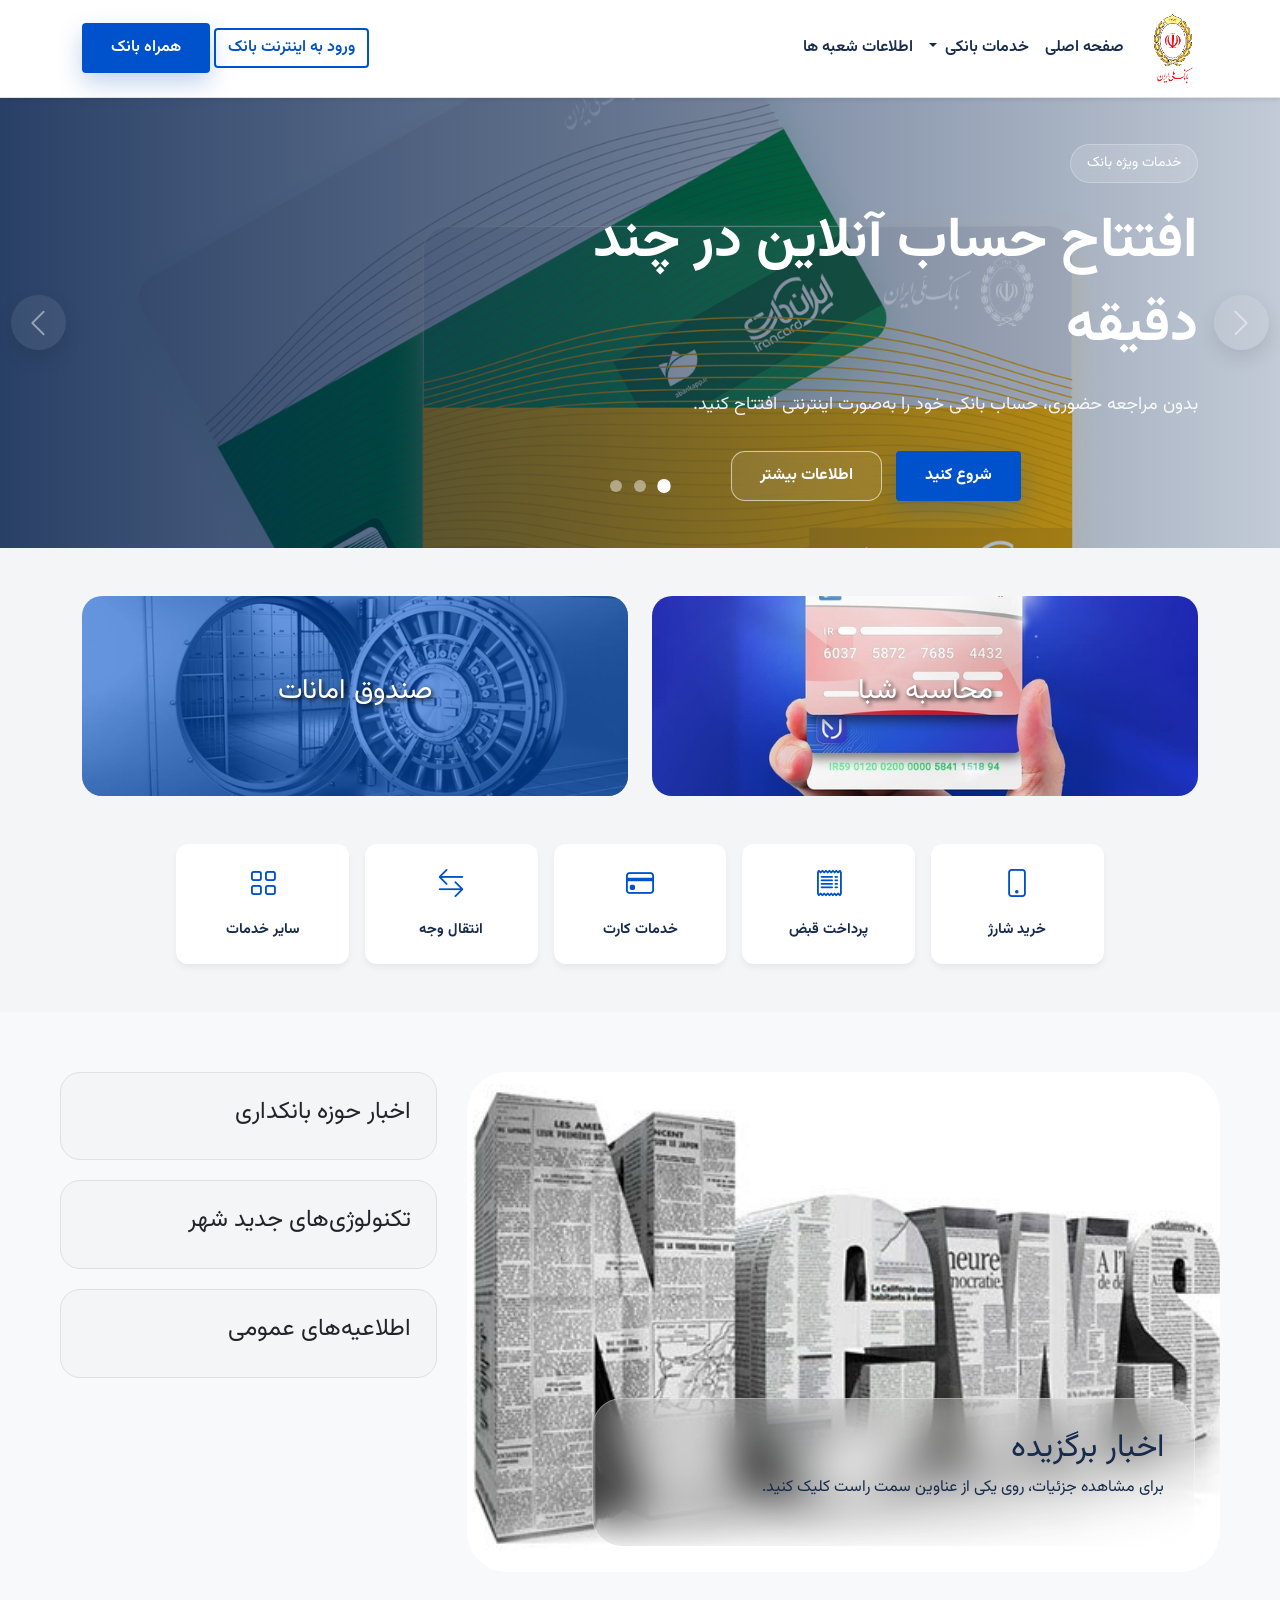
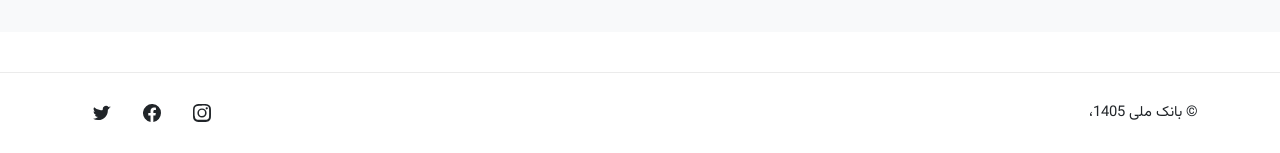
==== index.html @ 0299b5af "first Commit" ====
<!DOCTYPE html>
<html lang="fa" dir="rtl">

<head>
    <meta charset="UTF-8">
    <meta name="viewport" content="width=device-width, initial-scale=1.0">
    <link rel="stylesheet" href="./css/bootstrap-icons.min.css">
    <link rel="stylesheet" href="./css/bootstrap.rtl.min.css">
    <link rel="stylesheet" href="./css/style.css">
    <title>bank meli</title>
</head>

<body>
    <!-- header -->
    <header class="navbar navbar-expand-lg navbar-light sticky-top shadow-sm bg-white">
        <div class="container">
            <!-- لوگو -->
            <a class="navbar-brand" href="#">
                <img src="./assets/public/logo.png" alt="بانک ملی" width="50">
            </a>

            <!-- دکمه همبرگری برای موبایل -->
            <button class="navbar-toggler fs-6" type="button" data-bs-toggle="collapse" data-bs-target="#navbarNav"
                aria-controls="navbarNav" aria-expanded="false" aria-label="Toggle navigation">
                <span class="navbar-toggler-icon"></span>
            </button>

            <!-- منو -->
            <div class="collapse navbar-collapse" id="navbarNav">
                <ul class="navbar-nav me-auto">
                    <li class="nav-item"><a class="nav-link fw-semibold" href="./index.html">صفحه اصلی</a></li>
                    <li class="nav-item dropdown dropdown-hover position-relative">
                        <a class="nav-link fw-semibold dropdown-toggle" href="#" id="servicesDropdown" role="button"
                            data-bs-toggle="dropdown" aria-expanded="false">
                            خدمات بانکی
                        </a>
                        <ul class="dropdown-menu" aria-labelledby="servicesDropdown">
                            <li><a class="dropdown-item" href="./seporde.html">سپرده‌ها</a></li>
                            <li><a class="dropdown-item" href="./facilities.html">تسهیلات و تعهدات</a></li>
                            <li><a class="dropdown-item" href="./arzi.html">خدمات ارزی</a></li>
                            <li>
                                <hr class="dropdown-divider">
                            </li>
                            <li><a class="dropdown-item" href="./other_khadamat.html">همه خدمات</a></li>
                        </ul>
                    </li>
                    <li class="nav-item"><a class="nav-link fw-semibold" href="#">اطلاعات شعبه ها</a></li>
                </ul>

                <!-- دکمه های هدر -->
                <div class="d-flex align-items-center">
                    <a href="./internet_bank_login.html" class="btn btn-outline-custom fw-semibold rounded-1">ورود به
                        اینترنت بانک</a>
                    <a href="#" class="btn btn-primary-custom fw-semibold rounded-1 ms-1">همراه بانک</a>
                </div>
            </div>
        </div>
    </header>

    <!-- بخش اسلایدر -->
    <section id="slider" class="hero-slider-section overflow-hidden">
        <div id="heroServicesSlider" class="carousel slide carousel-fade" data-bs-ride="carousel"
            data-bs-interval="5000">

            <div class="carousel-indicators">
                <button type="button" data-bs-target="#heroServicesSlider" data-bs-slide-to="0" class="active"
                    aria-current="true" aria-label="اسلاید 1"></button>
                <button type="button" data-bs-target="#heroServicesSlider" data-bs-slide-to="1"
                    aria-label="اسلاید 2"></button>
                <button type="button" data-bs-target="#heroServicesSlider" data-bs-slide-to="2"
                    aria-label="اسلاید 3"></button>
            </div>

            <div class="carousel-inner">

                <!-- اسلاید افتتاح حساب -->
                <div class="carousel-item active">
                    <div class="hero-slide position-relative d-flex align-items-center first-slide">
                        <div class="hero-overlay position-absolute"></div>
                        <div class="container h-100">
                            <div class="row h-100 align-items-center">
                                <div class="col-lg-7">
                                    <div class="hero-content position-relative text-white">
                                        <span class="hero-badge d-inline-block text-white">خدمات ویژه بانک</span>
                                        <h1 class="fw-bolder lh-base text-white">افتتاح حساب آنلاین در چند دقیقه</h1>
                                        <p class="lh-lg">
                                            بدون مراجعه حضوری، حساب بانکی خود را به‌صورت اینترنتی افتتاح کنید.
                                        </p>
                                        <div class="hero-buttons d-flex flex-wrap justify-content-lg-center">
                                            <a href="#" class="btn btn-primary-custom fw-bold text-decoration-none rounded-1 ms-1">شروع
                                                کنید</a>
                                            <a href="#"
                                                class="btn btn-outline-light-custom fw-bold text-decoration-none">اطلاعات
                                                بیشتر</a>
                                        </div>
                                    </div>
                                </div>
                            </div>
                        </div>
                    </div>
                </div>

                <!-- اسلاید انتقال وجه -->
                <div class="carousel-item">
                    <div class="hero-slide position-relative d-flex align-items-center second-slide">
                        <div class="hero-overlay position-absolute"></div>
                        <div class="container h-100">
                            <div class="row h-100 align-items-center">
                                <div class="col-lg-7">
                                    <div class="hero-content position-relative text-white">
                                        <span class="hero-badge d-inline-block text-white">انتقال وجه سریع</span>
                                        <h1 class="fw-bolder lh-base text-white">امن، سریع و همیشه در دسترس</h1>
                                        <p class="lh-lg">
                                            انتقال وجه بین حساب‌ها و کارت‌ها با چند کلیک ساده.
                                        </p>
                                        <div class="hero-buttons d-flex flex-wrap justify-content-lg-center">
                                            <a href="#"
                                                class="btn btn-primary-custom fw-bold text-decoration-none rounded-1 ms-1">انتقال
                                                وجه</a>
                                            <a href="#"
                                                class="btn btn-outline-light-custom fw-bold text-decoration-none">راهنما</a>
                                        </div>
                                    </div>
                                </div>
                            </div>
                        </div>
                    </div>
                </div>

                <!-- اسلاید خدمات دیجیتال -->
                <div class="carousel-item">
                    <div class="hero-slide position-relative d-flex align-items-center third-slide">
                        <div class="hero-overlay position-absolute"></div>
                        <div class="container h-100">
                            <div class="row h-100 align-items-center">
                                <div class="col-lg-7">
                                    <div class="hero-content position-relative text-white">
                                        <span class="hero-badge d-inline-block text-white">خدمات دیجیتال</span>
                                        <h1 class="fw-bolder lh-base text-white">همه خدمات بانکی در یک پنل</h1>
                                        <p class="lh-lg">
                                            بانکداری مدرن با تجربه‌ای ساده، سریع و کاربرپسند.
                                        </p>
                                        <div class="hero-buttons d-flex flex-wrap justify-content-lg-center">
                                            <a href="#"
                                                class="btn btn-primary-custom fw-bold text-decoration-none rounded-1 ms-1">مشاهده
                                                خدمات</a>
                                            <a href="#"
                                                class="btn btn-outline-light-custom fw-bold text-decoration-none">بیشتر
                                                بدانید</a>
                                        </div>
                                    </div>
                                </div>
                            </div>
                        </div>
                    </div>
                </div>
            </div>

            <button class="carousel-control-prev" type="button" data-bs-target="#heroServicesSlider"
                data-bs-slide="prev">
                <span class="carousel-control-prev-icon" aria-hidden="true"></span>
                <span class="visually-hidden">قبلی</span>
            </button>
            <button class="carousel-control-next" type="button" data-bs-target="#heroServicesSlider"
                data-bs-slide="next">
                <span class="carousel-control-next-icon" aria-hidden="true"></span>
                <span class="visually-hidden">بعدی</span>
            </button>
        </div>
    </section>

    <section class="services-online py-5">
        <div class="container">
            <!-- بخش خدمات ویژه با تصویر -->
            <div class="row g-4 mb-5">
                <div class="col-md-6">
                    <div
                        class="featured-service-card first-service d-flex position-relative align-items-center justify-content-center text-white overflow-hidden">
                        <div class="overlay"></div>
                        <h3 class="position-relative text-white">محاسبه شبا</h3>
                    </div>
                </div>
                <div class="col-md-6">
                    <div
                        class="featured-service-card second-service d-flex position-relative align-items-center justify-content-center text-white overflow-hidden">
                        <div class="overlay position-absolute top-0 end-0 w-100 h-100"></div>
                        <h3 class="position-relative text-white">صندوق امانات</h3>
                    </div>
                </div>
            </div>

            <!-- بخش خدمات پرکاربرد (مینیمال) -->
            <div class="row g-3 justify-content-center">
                <div class="col-6 col-md-2">
                    <div class="mini-service-card bg-white text-center"><i class="bi bi-phone d-block"></i><span
                            class="fw-bold">خرید شارژ</span></div>
                </div>
                <div class="col-6 col-md-2">
                    <div class="mini-service-card bg-white text-center"><i class="bi bi-receipt d-block"></i><span
                            class="fw-bold">پرداخت قبض</span></div>
                </div>
                <div class="col-6 col-md-2">
                    <div class="mini-service-card bg-white text-center"><i class="bi bi-credit-card d-block"></i><span
                            class="fw-bold">خدمات کارت</span></div>
                </div>
                <div class="col-6 col-md-2">
                    <div class="mini-service-card bg-white text-center"><i
                            class="bi bi-arrow-left-right d-block"></i><span class="fw-bold">انتقال وجه</span></div>
                </div>
                <div class="col-6 col-md-2">
                    <div class="mini-service-card bg-white text-center"><i class="bi bi-grid d-block"></i><span
                            class="fw-bold">سایر خدمات</span></div>
                </div>
            </div>
        </div>
    </section>

    <section class="news-section position-relative overflow-hidden">
        <div class="news-container d-flex m-auto">
            <!-- خبر اصلی با تصویر پیش‌فرض از اولین فایل -->
            <div id="mainHero" class="featured-news-modern d-flex align-items-end position-relative">
                <div class="glass-card">
                    <h2 id="heroTitle">اخبار برگزیده</h2>
                    <p id="heroDesc">برای مشاهده جزئیات، روی یکی از عناوین سمت راست کلیک کنید.</p>
                </div>
            </div>

            <!-- لیست اخبار -->
            <div class="news-feed-modern d-flex flex-column">
                <div class="feed-item position-relative overflow-hidden"
                    onmouseover="updateHero('./assets/public/bank_2.jpg', 'عنوان خبر اول', 'توضیحات مربوط به فایل اول در دایرکتوری داده‌ها.')">
                    <h4>اخبار حوزه بانکداری</h4>
                </div>
                <div class="feed-item position-relative overflow-hidden"
                    onmouseover="updateHero('./assets/public/bank_1.jpg', 'عنوان خبر دوم', 'توضیحات مربوط به فایل دوم در دایرکتوری داده‌ها.')">
                    <h4>تکنولوژی‌های جدید شهر</h4>
                </div>
                <div class="feed-item position-relative overflow-hidden"
                    onmouseover="updateHero('./assets/public/bank_3.jpg', 'عنوان خبر سوم', 'توضیحات مربوط به فایل سوم در دایرکتوری داده‌ها.')">
                    <h4>اطلاعیه‌های عمومی</h4>
                </div>
            </div>
        </div>
    </section>

    <footer class="custom-footer">
        <div class="container">
            <div class="footer-inner d-flex align-items-center justify-content-between flex-wrap">
                <!-- کپی رایت -->
                <div class="footer-brand d-flex align-items-center flex-wrap">
                    <span class="footer-copyright">
                        © بانک ملی 1405،
                    </span>
                </div>

                <!-- شبکه‌های اجتماعی -->
                <ul class="social-list list-unstyled d-flex align-items-center p-0 m-0">
                    <li>
                        <a href="#"
                            class="social-link d-inline-flex align-items-center justify-content-center rounded-circle text-decoration-none"
                            aria-label="Instagram" title="Instagram">
                            <svg xmlns="http://www.w3.org/2000/svg" viewBox="0 0 16 16" class="social-icon"
                                aria-hidden="true">
                                <path
                                    d="M8 0C5.8 0 5.5.01 4.7.05 3.8.09 3.3.22 2.8.42a4 4 0 0 0-1.4.92A4 4 0 0 0 .4 2.76C.2 3.27.1 3.85.05 4.7.01 5.5 0 5.8 0 8s.01 2.5.05 3.3c.05.85.16 1.43.37 1.94.2.52.48.97.92 1.41.45.45.9.72 1.42.93.51.2 1.09.33 1.94.37.8.04 1.1.05 3.3.05s2.5-.01 3.3-.05c.85-.04 1.43-.17 1.94-.37.52-.2.97-.48 1.41-.93.45-.45.72-.9.93-1.42.2-.51.33-1.09.37-1.94.04-.8.05-1.1.05-3.3s-.01-2.5-.05-3.3c-.04-.85-.17-1.43-.37-1.94a4 4 0 0 0-.93-1.41 4 4 0 0 0-1.41-.92c-.51-.2-1.09-.33-1.94-.37C10.5.01 10.2 0 8 0zm0 1.4c2.17 0 2.43.01 3.28.05.72.03 1.11.15 1.37.25.34.13.58.29.84.55.26.26.42.5.55.84.1.26.22.65.25 1.37.04.85.05 1.11.05 3.28s-.01 2.43-.05 3.28c-.03.72-.15 1.11-.25 1.37-.13.34-.29.58-.55.84-.26.26-.5.42-.84.55-.26.1-.65.22-1.37.25-.85.04-1.11.05-3.28.05s-2.43-.01-3.28-.05c-.72-.03-1.11-.15-1.37-.25a2.6 2.6 0 0 1-.84-.55 2.6 2.6 0 0 1-.55-.84c-.1-.26-.22-.65-.25-1.37C1.41 10.43 1.4 10.17 1.4 8s.01-2.43.05-3.28c.03-.72.15-1.11.25-1.37.13-.34.29-.58.55-.84.26-.26.5-.42.84-.55.26-.1.65-.22 1.37-.25.85-.04 1.11-.05 3.28-.05z" />
                                <path
                                    d="M8 3.9A4.1 4.1 0 1 0 8 12.1 4.1 4.1 0 0 0 8 3.9zm0 6.8A2.7 2.7 0 1 1 8 5.2a2.7 2.7 0 0 1 0 5.4z" />
                                <circle cx="12.2" cy="3.8" r="1" />
                            </svg>
                        </a>
                    </li>

                    <li>
                        <a href="#"
                            class="social-link d-inline-flex align-items-center justify-content-center rounded-circle text-decoration-none"
                            aria-label="Facebook" title="Facebook">
                            <svg xmlns="http://www.w3.org/2000/svg" viewBox="0 0 16 16" class="social-icon"
                                aria-hidden="true">
                                <path
                                    d="M16 8.05A8 8 0 1 0 6.7 15.9v-5.6H4.7V8.05h2V6.3c0-2 1.2-3.1 3-3.1.9 0 1.8.16 1.8.16v2h-1c-1 0-1.3.6-1.3 1.2v1.5h2.2l-.35 2.25h-1.85v5.6A8 8 0 0 0 16 8.05z" />
                            </svg>
                        </a>
                    </li>

                    <li>
                        <a href="#"
                            class="social-link d-inline-flex align-items-center justify-content-center rounded-circle text-decoration-none"
                            aria-label="Twitter" title="Twitter">
                            <svg xmlns="http://www.w3.org/2000/svg" viewBox="0 0 16 16" class="social-icon"
                                aria-hidden="true">
                                <path
                                    d="M16 3.1a6.5 6.5 0 0 1-1.8.5 3.1 3.1 0 0 0 1.4-1.7c-.6.3-1.1.5-1.8.7a3 3 0 0 0-5.2 2.1c0 .2 0 .4.1.6A8.6 8.6 0 0 1 1 2.8a3 3 0 0 0 1 4 3 3 0 0 1-1.4-.4v.1a3 3 0 0 0 2.4 3 3 3 0 0 1-1.4 0 3 3 0 0 0 2.8 2.1A6.1 6.1 0 0 1 0 13a8.5 8.5 0 0 0 4.6 1.3c5.6 0 8.6-4.6 8.6-8.6V5a6.2 6.2 0 0 0 1.8-1.9z" />
                            </svg>
                        </a>
                    </li>
                </ul>
            </div>
        </div>
    </footer>

    <script src="./js/bootstrap.bundle.min.js"></script>
    <script src="./js/script.js"></script>
</body>

</html>
---- css/style.css ----
:root {
  --primary-blue: #0052cc;
  --secondary-blue: #6c757d;
  --text-dark: #172b4d;
  --bg-light: #f4f5f7;
}

@font-face {
  font-family: "Vazirmatn";
  src: url("../assets/fonts/Vazirmatn-Regular.woff2") format("woff2");
  font-weight: normal;
  font-style: normal;
  font-display: swap;
}

@font-face {
  font-family: "Vazirmatn";
  src: url("../assets/fonts/Vazirmatn-SemiBold.woff2") format("woff2");
  font-weight: 600;
  font-style: normal;
  font-display: swap;
}

@font-face {
  font-family: "Vazirmatn";
  src: url("../assets/fonts/Vazirmatn-Bold.woff2") format("woff2");
  font-weight: 700;
  font-style: normal;
  font-display: swap;
}

@font-face {
  font-family: "Vazirmatn";
  src: url("../assets/fonts/Vazirmatn-ExtraBold.woff2") format("woff2");
  font-weight: 800;
  font-style: normal;
  font-display: swap;
}

html {
  scroll-behavior: smooth;
}

body {
  font-family: "Vazirmatn", sans-serif;
}

header {
  border-bottom: 1px solid #dfe1e6;
}

.navbar-nav .nav-link {
  color: var(--text-dark) !important;
  transition: color 0.3s ease;
}

.navbar-nav .nav-link:hover {
  color: var(--primary-blue) !important;
}

.btn-outline-custom {
  color: var(--primary-blue);
  border: 2px solid var(--primary-blue);
  transition: all 0.3s;
}

.btn-outline-custom:hover {
  background-color: var(--primary-blue);
  color: white;
}

.btn-primary-custom {
  background: var(--primary-blue);
  color: #fff;
  padding: 12px 28px;
  border-radius: 14px;
  transition: 0.3s ease;
  box-shadow: 0 10px 25px rgba(0, 86, 179, 0.25);
}

.btn-primary-custom:hover {
  background: var(--secondary-blue);
  color: #fff;
  transform: translateY(-2px);
}

/* استایل های dropdown */
.dropdown-menu {
  border: none !important;
  border-radius: 12px !important;
  box-shadow: 0 10px 25px rgba(0, 0, 0, 0.1) !important;
  padding: 10px !important;
  margin-top: 10px !important;
  min-width: 220px;
}

.dropdown-item {
  padding: 10px 20px !important;
  border-radius: 8px !important;
  transition: 0.2s ease;
  color: var(--text-dark) !important;
}

.dropdown-item:hover {
  background-color: #f0f7ff !important;
  color: var(--primary-blue) !important;
  padding-right: 25px !important;
}

.dropdown-divider {
  border-top: 1px solid #eee;
}

.dropdown-hover .dropdown-menu {
  display: block;
  opacity: 0;
  visibility: hidden;
  transform: translateY(-10px);
  transition:
    opacity 0.3s ease,
    transform 0.3s ease,
    visibility 0.3s ease;
}

.dropdown-hover:hover .dropdown-menu {
  opacity: 1;
  visibility: visible;
  transform: translateY(0);
}

.dropdown-hover .dropdown-toggle {
  cursor: pointer;
}

.dropdown-hover:hover .dropdown-toggle::after {
  transform: rotate(180deg);
}

/* جلوگیری از تداخل Bootstrap */
.dropdown-menu.show {
  display: none;
}

/* استایل منوی موبایل */

.navbar-toggler {
  border: none;
  color: var(--primary-blue);
}

.navbar-toggler:focus {
  outline: none;
  box-shadow: none;
}

.navbar-toggler-icon {
  background-image: url("data:image/svg+xml,%3csvg xmlns='http://www.w3.org/2000/svg' viewBox='0 0 30 30' fill='%23007bff'%3e%3cpath stroke='rgba%280, 123, 255, 0.85%29' stroke-linecap='round' stroke-miterlimit='10' stroke-width='2' d='M4 7h22M4 15h22M4 23h22'/%3e%3c/svg%3e");
}

/* اسلایدر */

.hero-slider-section {
  width: 100%;
}

#heroServicesSlider {
  width: 100%;
}

#heroServicesSlider .carousel-item {
  height: 50vh;
  min-height: 400px;
}

.first-slide {
  background-image: url("../assets/public/bank_1.jpg");
}

.second-slide {
  background-image: url("../assets/public/bank_3.jpg");
}

.third-slide {
  background-image: url("../assets/public/bank_2.jpg");
}

.hero-slide {
  width: 100%;
  height: 50vh;
  min-height: 400px;
  background-size: cover;
  background-position: center center;
  background-repeat: no-repeat;
}

.hero-overlay {
  inset: 0;
  background: linear-gradient(
    90deg,
    rgba(0, 27, 72, 0.82) 0%,
    rgba(0, 27, 72, 0.55) 45%,
    rgba(0, 27, 72, 0.15) 100%
  );
}

.hero-content {
  z-index: 2;
  color: #fff;
  max-width: 650px;
  padding: 20px 0;
  animation: fadeInUp 0.8s ease;
}

.hero-badge {
  background: rgba(255, 255, 255, 0.15);
  border: 1px solid rgba(255, 255, 255, 0.25);
  padding: 8px 16px;
  border-radius: 999px;
  font-size: 14px;
  margin-bottom: 18px;
  -webkit-backdrop-filter: blur(8px);
  backdrop-filter: blur(8px);
}

.hero-content h1 {
  font-size: 56px;
  margin-bottom: 18px;
}

.hero-content p {
  font-size: 18px;
  color: rgba(255, 255, 255, 0.9);
  margin-bottom: 28px;
}

.hero-buttons {
  gap: 14px;
}

.btn-outline-light-custom {
  border: 1px solid rgba(255, 255, 255, 0.6);
  color: #fff;
  padding: 12px 28px;
  border-radius: 14px;
  transition: 0.3s ease;
  background: rgba(255, 255, 255, 0.08);
  -webkit-backdrop-filter: blur(8px);
  backdrop-filter: blur(8px);
}

.btn-outline-light-custom:hover {
  background: #fff;
  color: var(--primary-blue);
  transform: translateY(-2px);
}

#heroServicesSlider .carousel-indicators {
  bottom: 30px;
  z-index: 5;
}

#heroServicesSlider .carousel-indicators [data-bs-target] {
  width: 12px;
  height: 12px;
  border-radius: 50%;
  background-color: #fff;
  opacity: 0.45;
  margin: 0 6px;
}

#heroServicesSlider .carousel-indicators .active {
  opacity: 1;
  transform: scale(1.15);
}

#heroServicesSlider .carousel-control-prev,
#heroServicesSlider .carousel-control-next {
  width: 6%;
}

#heroServicesSlider .carousel-control-prev-icon,
#heroServicesSlider .carousel-control-next-icon {
  width: 55px;
  height: 55px;
  border-radius: 50%;
  background-color: rgba(255, 255, 255, 0.15);
  background-size: 55% 55%;
  -webkit-backdrop-filter: blur(8px);
  backdrop-filter: blur(8px);
  box-shadow: 0 8px 20px rgba(0, 0, 0, 0.2);
}

/* سرویس ها */
.services-online {
  background-color: var(--bg-light);
}

/* کارت‌های تصویری بزرگ */
.featured-service-card {
  height: 200px;
  border-radius: 20px;
  background-size: cover;
  background-position: center;
  transition: 0.4s;
  cursor: pointer;
}

.featured-service-card h3 {
  z-index: 10;
  text-shadow: 2px 2px 4px rgba(0, 0, 0, 0.8);
}

.featured-service-card .overlay {
  background: rgba(0, 82, 204, 0.6);
  transition: 0.3s;
}

.featured-service-card:hover .overlay {
  background: rgba(0, 82, 204, 0.3);
}

.first-service {
  background-image: url("../assets/public/service_1.jpg");
}

.second-service {
  background-image: url("../assets/public/service_2.webp");
}

/* کارت‌های مینیمال کوچک */
.mini-service-card {
  padding: 20px 10px;
  border-radius: 12px;
  box-shadow: 0 4px 6px rgba(0, 0, 0, 0.05);
  transition: 0.3s;
  border: 2px solid transparent;
}

.mini-service-card:hover {
  border-color: var(--primary-blue);
  transform: translateY(-5px);
}

.mini-service-card i {
  font-size: 28px;
  color: var(--primary-blue);
  margin-bottom: 10px;
}

.mini-service-card span {
  color: var(--text-dark);
  font-size: 0.9rem;
}

/* یخش اخبار */
.news-section {
  padding: 60px 0;
  background: #f8f9fa;
}

.news-container {
  gap: 30px;
  max-width: 1200px;
  padding: 0 20px;
}

/* خبر اصلی */
.featured-news-modern {
  flex: 2;
  border-radius: 40px;
  height: 500px;
  background-size: cover;
  background-position: center;
  transition: background 0.5s ease;
  background-image: url("../assets/public/news_hero.jpeg");
}

.glass-card {
  background: rgba(255, 255, 255, 0.2);
  -webkit-backdrop-filter: blur(20px);
  backdrop-filter: blur(20px);
  border: 1px solid rgba(255, 255, 255, 0.3);
  border-radius: 30px;
  padding: 30px;
  margin: 25px;
  color: var(--text-dark);
  width: 80%;
}

/* لیست اخبار */
.news-feed-modern {
  flex: 1;
  gap: 20px;
}

.feed-item {
  padding: 25px;
  border-radius: 20px;
  cursor: pointer;
  background: var(--bg-light);
  border: 1px solid #e0e0e0;
  transition: all 0.3s cubic-bezier(0.4, 0, 0.2, 1);
}

.feed-item:hover {
  transform: translateX(-10px);
  box-shadow: 0 15px 30px rgba(0, 0, 0, 0.1);
  border-color: var(--primary-blue);
}

/* footer */
.custom-footer {
  background: rgba(255, 255, 255, 0.72);
  -webkit-backdrop-filter: blur(12px);
  backdrop-filter: blur(12px);
  border-top: 1px solid rgba(0, 0, 0, 0.08);
  padding: 20px 0;
  margin-top: 40px;
}

.footer-inner {
  gap: 20px;
}

.footer-brand {
  gap: 12px;
}

.footer-copyright {
  color: var(--text-muted);
  font-size: 0.92rem;
}

.social-list {
  gap: 10px;
}

.social-link {
  width: 40px;
  height: 40px;
  background: var(--social-bg);
  color: var(--text-muted);
  transition:
    transform 0.25s ease,
    background-color 0.25s ease,
    color 0.25s ease,
    box-shadow 0.25s ease;
}

.social-link:hover {
  background: var(--primary-blue);
  color: #fff;
  transform: translateY(-5px);
  box-shadow: 0 8px 18px rgba(0, 123, 255, 0.25);
}

.social-icon {
  width: 18px;
  height: 18px;
  fill: currentColor;
}

/* ===== استایل های صفحه سپرده ===== */

/* Hero Section */
.seporde-hero-section {
  background: linear-gradient(135deg, #e0f2fe 0%, #bae6fd 100%);
  color: #0e458b;
  padding-top: 60px !important;
  padding-bottom: 60px !important;
  border-bottom: 4px solid #0d6efd;
}

.seporde-hero-section > div > div {
  max-width: 760px;
}

.seporde-hero-title {
  font-size: clamp(2.4rem, 4vw, 3.5rem);
  font-weight: 900;
  text-shadow: 1px 1px 2px rgba(0, 0, 0, 0.1);
}

.seporde-hero-text {
  font-size: 1.25rem;
  color: var(--text-dark);
  line-height: 1.9;
}

/* Overview Section */
.seporde-overview-section {
  background-color: var(--bg-light);
}
.seporde-section-title {
  font-size: 2.5rem;
  font-weight: 800;
  color: #1e3a8a;
}
.seporde-overview-section p {
  font-size: 1.1rem;
  color: #4b5563;
}

/* کارت های سپرده */
.seporde-card {
  border: 1px solid #e2e8f0;
  border-radius: 20px !important;
  box-shadow: 0 15px 35px rgba(15, 23, 42, 0.08);
  transition:
    transform 0.3s ease,
    box-shadow 0.3s ease;
}

.seporde-card:hover {
  transform: translateY(-10px);
  box-shadow: 0 25px 50px rgba(15, 23, 42, 0.15);
}

.seporde-card-icon {
  width: 80px;
  height: 80px;
  background: rgba(13, 110, 253, 0.1);
  border-radius: 16px;
  margin-bottom: 20px;
}

.seporde-card-icon svg {
  width: 40px;
  height: 40px;
  color: #0d6efd;
}

.seporde-card-title {
  font-size: 1.4rem;
  font-weight: 700;
  color: var(--text-dark);
}

.seporde-card-text {
  font-size: 0.95rem;
  color: #6b7280;
  min-height: 60px;
}

.btn.btn-seporde-outline-primary {
  border-color: #0d6efd;
  color: #0d6efd;
  padding: 10px 25px;
  font-weight: 600;
  transition: all 0.3s ease;
}

.btn.btn-seporde-outline-primary:hover {
  background-color: #0d6efd;
  color: #ffffff;
  border-color: #0d6efd;
  transform: translateY(-3px);
}

/* یخش جزئیات */
.seporde-detail-section {
  padding-top: 80px !important;
  padding-bottom: 80px !important;
  border-bottom: 1px solid #e5e7eb;
}

.seporde-alt-bg {
  background-color: #f1f5f9;
}

.seporde-detail-title {
  font-size: 2.2rem;
  font-weight: 800;
  color: #1e3a8a;
  margin-bottom: 1.5rem;
}

.seporde-detail-text {
  font-size: 1.05rem;
  color: #4b5563;
}

.seporde-badge {
  font-size: 0.85rem;
  font-weight: 700;
  padding: 0.5em 1em;
}

.seporde-features-box {
  background-color: #ffffff;
  border: 1px solid #e2e8f0;
  border-radius: 16px !important;
  box-shadow: 0 8px 20px rgba(15, 23, 42, 0.05);
}

.seporde-features-title {
  font-size: 1.25rem;
  font-weight: 700;
  color: #1f2937;
}

.seporde-features-box .text-muted {
  font-size: 1rem;
  color: #4b5563 !important;
}

.seporde-features-box strong {
  color: #111827;
}

.seporde-features-box .py-3 {
  padding-top: 1rem !important;
  padding-bottom: 1rem !important;
}

.seporde-features-box .border-bottom {
  border-bottom: 1px dashed #cbd5e0 !important;
}

.seporde-features-box .border-bottom:last-child {
  border-bottom: none !important;
}

.seporde-image {
  border-radius: 16px !important;
  box-shadow: 0 10px 25px rgba(15, 23, 42, 0.1);
}

/* استایل های صفحه سپرده ها */
.facilities-page-main {
  background-color: var(--bg-light);
}

.facilities-page-hero {
  background-color: var(--primary-blue);
  background: linear-gradient(135deg, #0052cc, #003d99);
}

.facilities-page-section {
  border-radius: 15px;
  border: none;
  scroll-margin-top: 100px;
  transition: transform 0.3s ease;
}

.facilities-page-section:hover {
  transform: translateY(-5px);
}

.badge {
  padding: 10px 15px;
}

.accordion-button {
  color: var(--primary-blue);
}

.accordion-button:not(.collapsed) {
  background-color: var(--primary-blue);
  color: white;
  border-bottom-left-radius: 0;
  border-bottom-right-radius: 0;
}

.accordion-button:focus {
  box-shadow: none;
}

.accordion-body {
  background-color: var(--bg-light);
  border-bottom: 1px solid #dee2e6;
  padding: 1.5rem 1.25rem;
  color: #333;
}

.accordion-item {
  border: 1px solid #dee2e6;
  margin-bottom: 0.75rem;
}

.accordion-item:not(.accordion-button.collapsed) .accordion-header {
  border-bottom: none;
}

/* خدمات ارزی */
.arz-hero-span {
  color: var(--primary-blue);
}

.card-bank {
  border: none;
  border-radius: 12px;
  box-shadow: 0 4px 12px rgba(0, 0, 0, 0.2);
  transition: all 0.3s cubic-bezier(0.25, 0.8, 0.25, 1);
}

.card-bank:hover {
  transform: translateY(-10px);
  box-shadow: 0 12px 24px rgba(0, 0, 0, 0.25);
}

.card-bank i {
  color: var(--primary-blue);
}

.btn-primary-bank {
  background-color: var(--primary-blue);
  padding: 10px 24px;
  border-radius: 12px;
  border: none;
}

.btn-primary-bank:hover {
  background-color: #0045ac;
  color: white;
}

.arz-page h1,
.arz-page h2 {
  color: var(--text-dark);
}

/* همه خدمات */
.services-section {
  margin-top: 40px;
}

.service-card {
  border: none;
  border-radius: 15px;
  overflow: hidden;
  margin-bottom: 30px;
  cursor: pointer;
  transition:
    transform 0.3s ease,
    box-shadow 0.3s ease;
  box-shadow: 0 4px 15px rgba(0, 0, 0, 0.08);
}

.service-card:hover {
  transform: translateY(-10px);
  box-shadow: 0 20px 35px rgba(0, 0, 0, 0.15);
}

.service-card .card-icon {
  color: var(--primary-blue);
  margin-bottom: 20px;
  padding: 20px;
  background: linear-gradient(
    135deg,
    rgba(0, 82, 204, 0.1),
    rgba(0, 82, 204, 0.05)
  );
  border-radius: 0 0 50% 50%;
}

.service-card h5 {
  color: var(--text-dark);
  margin-bottom: 15px;
}

.service-card p {
  color: var(--secondary-blue);
  line-height: 1.7;
}

/* استایل پاپ اپ ها */
.service-popup {
  display: none;
  position: fixed;
  inset: 0;
  width: 100%;
  height: 100%;
  background: rgba(0, 0, 0, 0.5);
  -webkit-backdrop-filter: blur(8px);
  backdrop-filter: blur(8px);
  z-index: 1000;
  justify-content: center;
  align-items: center;
  opacity: 0;
  transition: opacity 0.4s ease-in-out;
}

.service-popup.show {
  opacity: 1;
  display: flex;
}

.popup-content {
  background: #ffffff;
  padding: 40px;
  border-radius: 20px;
  box-shadow: 0 15px 40px rgba(0, 0, 0, 0.2);
  width: 90%;
  max-width: 600px;
  position: relative;
  animation: fadeInUp 0.5s ease-out forwards;
}

.popup-content h3 {
  color: var(--primary-blue);
  font-weight: 700;
  margin-bottom: 25px;
  border-bottom: 2px solid #e9ecef;
  padding-bottom: 15px;
}

.popup-content p {
  margin-bottom: 0;
  font-size: 1.1rem;
  color: #495057;
  line-height: 1.8;
}

.popup-close-btn {
  position: absolute;
  top: 20px;
  left: 20px;
  background: transparent;
  border: none;
  font-size: 2rem;
  color: #ced4da;
  cursor: pointer;
  transition: color 0.3s ease;
}

.popup-close-btn:hover {
  color: #dc3545;
}

/* استایل صفحه شعب */
.branch-section {
  margin-top: 40px;
  margin-bottom: 60px;
}

.branch-header h2 {
  color: var(--text-dark);
  margin-bottom: 15px;
}

.branch-header .lead {
  color: var(--secondary-blue);
  margin-bottom: 40px;
}

.branch-search {
  padding: 25px;
  border-radius: 15px;
  margin-top: 40px;
  box-shadow: 0 4px 15px rgba(0, 0, 0, 0.08);
}

.branch-search .input-group-text,
.branch-search .form-control,
.branch-search .form-select {
  height: 52px;
  border-color: #dee2e6;
}

.branch-search .form-control:focus,
.branch-search .form-select:focus {
  border-color: var(--primary-blue);
  box-shadow: 0 0 0 0.2rem rgba(0, 82, 204, 0.15);
}

.branch-search .input-group-text {
  color: var(--primary-blue);
}

.branch-card {
  border-radius: 15px;
  box-shadow: 0 4px 15px rgba(0, 0, 0, 0.08);
  transition:
    transform 0.3s ease,
    box-shadow 0.3s ease;
}

.branch-card:hover {
  transform: translateY(-10px);
  box-shadow: 0 20px 35px rgba(0, 0, 0, 0.15);
}

.branch-icon {
  font-size: 3rem;
  color: var(--primary-blue);
  padding: 25px;
  background: linear-gradient(
    135deg,
    rgba(0, 82, 204, 0.1),
    rgba(0, 82, 204, 0.05)
  );
}

.branch-body {
  padding: 25px;
}

.branch-body h5 {
  color: var(--text-dark);
  margin-bottom: 15px;
}

.branch-body p {
  color: var(--secondary-blue);
  margin-bottom: 20px;
}

.phone-number {
  direction: ltr;
  unicode-bidi: isolate;
  display: inline-block;
}

/* ورود به اینترنت بانک */
.login-page {
  background: linear-gradient(135deg, #eef3ff, #f6f8fc);
}

.login-left {
  background: linear-gradient(135deg, var(--primary-blue), #003b99);
}

.login-left::after {
  content: "";
  position: absolute;
  inset: 0;
  background: url("../assets/public/logo.png") center center no-repeat;
  opacity: 0.06;
}

.security-box {
  background: rgba(255, 255, 255, 0.1);
  -webkit-backdrop-filter: blur(6px);
  backdrop-filter: blur(6px);
}

.custom-input {
  border-radius: 10px;
  padding: 12px;
  border: 1px solid #e5e7eb;
  transition: 0.2s;
}

.custom-input:focus {
  border-color: var(--primary-blue);
  box-shadow: 0 0 0 3px rgba(0, 82, 204, 0.15);
}

.login-btn {
  background: var(--primary-blue);
  border: none;
  padding: 12px;
  border-radius: 10px;
}

.login-btn:hover {
  background: #003b99;
}

/* لینک ها */
.login-right a {
  text-decoration: none;
  color: var(--primary-blue);
}

/* ارور ها */
.text-danger {
  font-size: 12px;
}

/* همراه بانک */
#hamrah-bank-page {
  background-color: var(--bg-light);
}

#hamrah-bank-page section {
  padding: 100px 0;
}

#hamrah-bank-page .hero-badge {
  background-color: rgba(0, 82, 204, 0.08);
  color: var(--primary-blue);
}

#hamrah-bank-page .hero-title {
  font-size: clamp(2.5rem, 5vw, 4.5rem);
  color: var(--text-dark);
}

#hamrah-bank-page .hero-title span {
  color: var(--primary-blue);
}

#hamrah-bank-page .hero-description {
  color: var(--secondary-blue);
  margin-bottom: 2rem;
}

#hamrah-bank-page .hero-stats {
  gap: 2rem;
}

#hamrah-bank-page .hero-stat-item strong {
  color: var(--primary-blue);
}

#hamrah-bank-page .hero-stat-item span {
  color: var(--secondary-blue);
}

#hamrah-bank-page .hero-phone {
  max-width: 350px;
  filter: drop-shadow(0 25px 50px rgba(0, 0, 0, 0.15));
}

#hamrah-bank-page .floating-card {
  box-shadow: 0 15px 35px rgba(0, 0, 0, 0.08);
}

#hamrah-bank-page .floating-card i {
  width: 50px;
  height: 50px;
  place-items: center;
  background-color: rgba(0, 82, 204, 0.1);
  color: var(--primary-blue);
}

#hamrah-bank-page .floating-card small {
  color: var(--secondary-blue);
}

#hamrah-bank-page .floating-card strong {
  color: var(--text-dark);
}

#hamrah-bank-page .card-balance {
  top: 15%;
  right: -30px;
  z-index: 1;
}

#hamrah-bank-page .card-transfer {
  bottom: 15%;
  left: 0;
}

/* بخش فیچر */
#hamrah-bank-page .section-header {
  max-width: 700px;
}

.section-badge {
  background-color: rgba(0, 82, 204, 0.08);
  color: var(--primary-blue);
}

#hamrah-bank-page .section-title {
  color: var(--text-dark);
}

#hamrah-bank-page .section-description {
  color: var(--secondary-blue);
  line-height: 1.8;
}

#hamrah-bank-page .feature-card {
  border-radius: 24px;
  padding: 2rem;
  border: 1px solid #eef2f7;
  transition: all 0.3s ease;
}

#hamrah-bank-page .feature-card:hover {
  transform: translateY(-10px);
  box-shadow: 0 20px 40px rgba(0, 82, 204, 0.12);
}

#hamrah-bank-page .feature-icon {
  width: 80px;
  height: 80px;
  margin: 0 auto 1.5rem;
  border-radius: 20px;
  background: linear-gradient(
    135deg,
    rgba(0, 82, 204, 0.1),
    rgba(0, 82, 204, 0.03)
  );
}

#hamrah-bank-page .feature-icon i {
  font-size: 2rem;
  color: var(--primary-blue);
}

#hamrah-bank-page .feature-card h5 {
  color: var(--text-dark);
}

#hamrah-bank-page .feature-card p {
  color: var(--secondary-blue);
  line-height: 1.8;
}

/* بخش ویترین */
#hamrah-bank-page .showcase-section {
  background-color: var(--bg-light);
}

#hamrah-bank-page .showcase-phones {
  min-height: 600px;
}

#hamrah-bank-page .showcase-phone {
  width: 280px;
  border-radius: 40px;
  box-shadow: 0 25px 50px rgba(0, 0, 0, 0.12);
}

#hamrah-bank-page .phone-main {
  z-index: 2;
}

#hamrah-bank-page .phone-secondary {
  top: 60px;
  left: 40px;
  transform: rotate(-12deg);
  opacity: 0.9;
}

#hamrah-bank-page .showcase-description {
  color: var(--secondary-blue);
  margin: 2rem 0;
}

#hamrah-bank-page .section-title span {
  color: var(--primary-blue);
}

#hamrah-bank-page .showcase-icon {
  width: 60px;
  height: 60px;
  border-radius: 16px;
  background: rgba(0, 82, 204, 0.1);
}

#hamrah-bank-page .showcase-icon i {
  color: var(--primary-blue);
}

#hamrah-bank-page .showcase-item h6 {
  color: var(--text-dark);
}

#hamrah-bank-page .showcase-item p {
  color: var(--secondary-blue);
  line-height: 1.8;
}

/* بخش امنیت */
#hamrah-bank-page .security-section {
  background: linear-gradient(135deg, var(--primary-blue), #003b99);
}

#hamrah-bank-page .security-wrapper {
  padding: 5rem;
  border-radius: 40px;
}

#hamrah-bank-page .security-badge {
  background: rgba(255, 255, 255, 0.15);
}

#hamrah-bank-page .security-title span {
  color: rgba(255, 255, 255, 0.8);
}

#hamrah-bank-page .security-description {
  opacity: 0.9;
  margin-bottom: 2.5rem;
}

#hamrah-bank-page .security-features {
  gap: 2rem;
}

#hamrah-bank-page .security-icon {
  width: 60px;
  height: 60px;
  border-radius: 18px;
  background: rgba(255, 255, 255, 0.15);
}

#hamrah-bank-page .security-item p {
  opacity: 0.85;
  line-height: 1.8;
}

#hamrah-bank-page .security-stats {
  grid-template-columns: repeat(2, 1fr);
}

#hamrah-bank-page .security-stat-card {
  background: rgba(255, 255, 255, 0.12);
  -webkit-backdrop-filter: blur(10px);
  backdrop-filter: blur(10px);
  border: 1px solid rgba(255, 255, 255, 0.15);
  border-radius: 24px;
  padding: 2rem;
}

#hamrah-bank-page .security-stat-card strong {
  font-size: 2rem;
  margin-bottom: 0.75rem;
}

#hamrah-bank-page .security-stat-card span {
  opacity: 0.9;
}

/* بخش سوالات متداول صفحه همراه بانک */
#hamrah-bank-page .faq-wrapper {
  max-width: 900px;
  margin: 4rem auto 0;
}

/* بخش دانلود */
.download-section {
  background-color: var(--bg-light);
}

.download-wrapper {
  background: linear-gradient(135deg, var(--primary-blue), #003b99);
  padding: 5rem;
  border-radius: 40px;
}

.download-wrapper::before {
  content: "";
  position: absolute;
  width: 500px;
  height: 500px;
  top: -200px;
  left: -200px;
  border-radius: 50%;
  background: rgba(255, 255, 255, 0.05);
}

.download-badge {
  background: rgba(255, 255, 255, 0.12);
}

.download-description {
  opacity: 0.9;
  margin-bottom: 2.5rem;
}

.btn-download {
  border-radius: 18px;
  min-width: 220px;
}

.btn-download small {
  opacity: 0.8;
}

.download-stat span {
  opacity: 0.85;
}

.download-phone {
  max-width: 320px;
  filter: drop-shadow(0 30px 50px rgba(0, 0, 0, 0.25));
  border-radius: 2.75rem;
}

@keyframes fadeInUp {
  from {
    opacity: 0;
    transform: translateY(25px);
  }
  to {
    opacity: 1;
    transform: translateY(0);
  }
}

@media (max-width: 768px) {
  .seporde-hero-section {
    padding-top: 40px !important;
    padding-bottom: 40px !important;
  }

  .seporde-detail-section {
    padding-top: 60px !important;
    padding-bottom: 60px !important;
  }

  .service-card .card-icon {
    font-size: 2.5rem;
    padding: 15px;
  }

  .popup-content {
    width: 95%;
    padding: 30px;
  }

  .branch-search {
    padding: 20px;
  }

  .branch-body {
    padding: 20px;
  }
}

@media (max-width: 991.98px) {
  #heroServicesSlider .carousel-item {
    height: 80vh;
    min-height: 600px;
  }

  .hero-slide {
    height: 80vh;
    min-height: 550px;
  }

  .navbar-collapse {
    position: absolute;
    top: 100%;
    left: 0;
    width: 100%;
    background-color: #fff;
    box-shadow: 0 8px 15px rgba(0, 0, 0, 0.1);
    padding: 1rem;
    max-height: calc(100vh - 100px);
    overflow-y: auto;
    z-index: 1000;
  }

  .navbar-nav .nav-item {
    margin-bottom: 1rem;
  }

  .navbar-nav .dropdown-menu {
    position: static;
    float: none;
    width: 100%;
    margin-top: 0.5rem;
    border: none;
    box-shadow: none;
    padding-left: 1rem;
  }

  .dropdown-hover .dropdown-toggle {
    pointer-events: auto;
  }
  .dropdown-hover .dropdown-menu {
    display: none;
  }
  .dropdown-hover .dropdown-toggle[aria-expanded="true"] + .dropdown-menu {
    display: block;
  }

  .social-list {
    width: 100%;
  }

  .seporde-hero-text {
    font-size: 1.1rem;
  }

  .seporde-detail-title {
    font-size: 2rem;
  }

  .seporde-card-text {
    min-height: 50px;
  }

  .hamrah-bank-page section {
    padding: 70px 0;
  }

  .mobile-banking-page section {
    padding: 70px 0;
  }

  .hero-title {
    font-size: 2.5rem;
  }

  .floating-card {
    position: static;
    max-width: 300px;
  }

  .showcase-phones {
    min-height: auto;
  }

  .showcase-phone {
    width: 240px;
  }

  .security-wrapper {
    padding: 3rem 2rem;
  }

  .security-title {
    font-size: 2rem;
  }

  .security-stats {
    grid-template-columns: 1fr;
  }

  .download-wrapper {
    padding: 3rem 2rem;
  }

  .download-title {
    font-size: 2rem;
  }
}
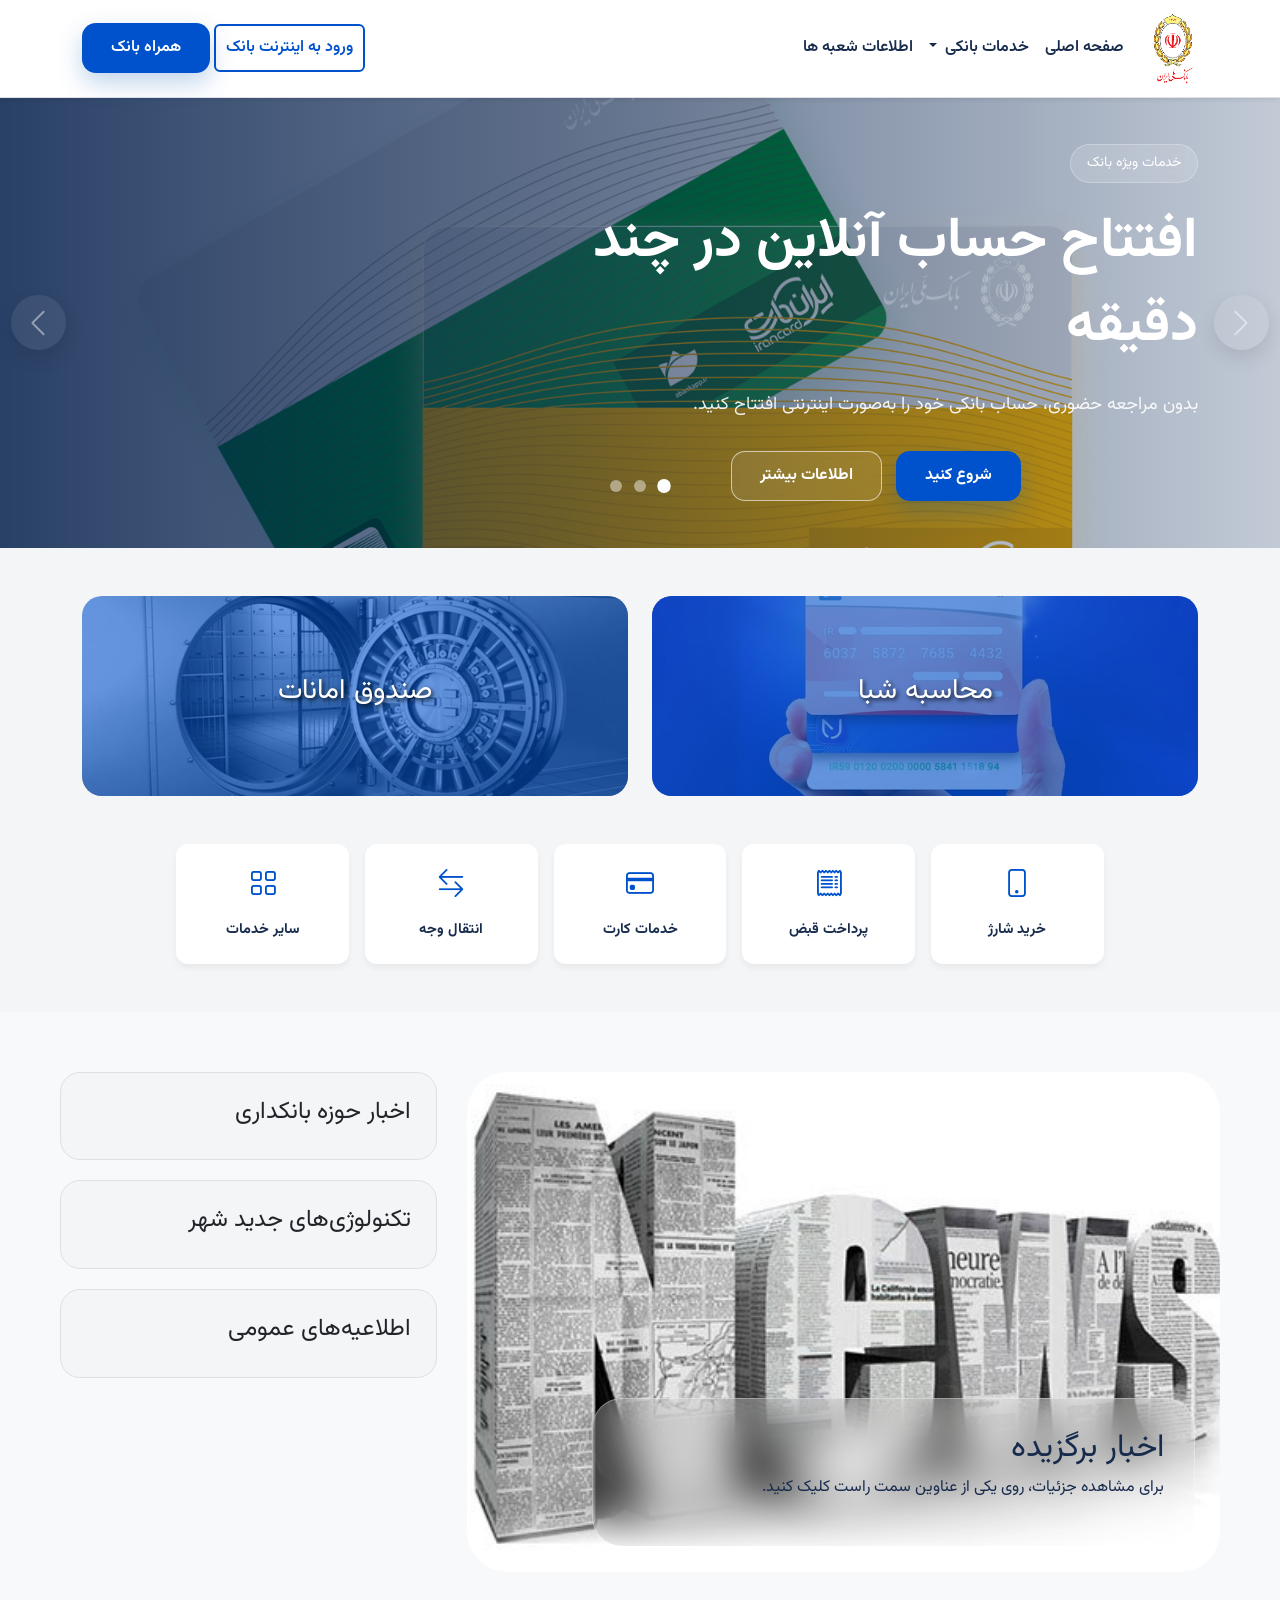
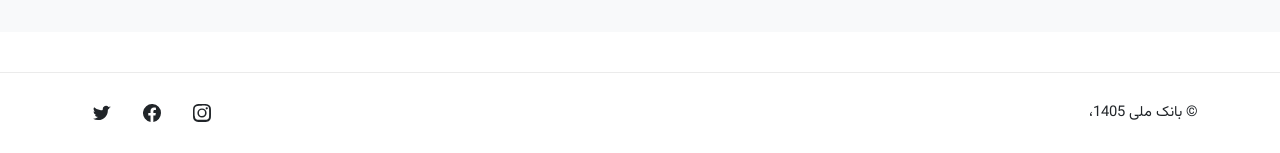
==== commit 5907555b: "Update repo" ====
--- a/index.html
+++ b/index.html
@@ -49,9 +49,9 @@
 
                 <!-- دکمه های هدر -->
                 <div class="d-flex align-items-center">
-                    <a href="./internet_bank_login.html" class="btn btn-outline-custom fw-semibold rounded-1">ورود به
+                    <a href="./internet_bank_login.html" class="btn btn-outline-custom fw-semibold">ورود به
                         اینترنت بانک</a>
-                    <a href="#" class="btn btn-primary-custom fw-semibold rounded-1 ms-1">همراه بانک</a>
+                    <a href="#" class="btn btn-primary-custom fw-semibold ms-1">همراه بانک</a>
                 </div>
             </div>
         </div>
@@ -87,7 +87,7 @@
                                             بدون مراجعه حضوری، حساب بانکی خود را به‌صورت اینترنتی افتتاح کنید.
                                         </p>
                                         <div class="hero-buttons d-flex flex-wrap justify-content-lg-center">
-                                            <a href="#" class="btn btn-primary-custom fw-bold text-decoration-none rounded-1 ms-1">شروع
+                                            <a href="#" class="btn btn-primary-custom fw-bold text-decoration-none ms-1">شروع
                                                 کنید</a>
                                             <a href="#"
                                                 class="btn btn-outline-light-custom fw-bold text-decoration-none">اطلاعات
@@ -115,7 +115,7 @@
                                         </p>
                                         <div class="hero-buttons d-flex flex-wrap justify-content-lg-center">
                                             <a href="#"
-                                                class="btn btn-primary-custom fw-bold text-decoration-none rounded-1 ms-1">انتقال
+                                                class="btn btn-primary-custom fw-bold text-decoration-none ms-1">انتقال
                                                 وجه</a>
                                             <a href="#"
                                                 class="btn btn-outline-light-custom fw-bold text-decoration-none">راهنما</a>
@@ -142,7 +142,7 @@
                                         </p>
                                         <div class="hero-buttons d-flex flex-wrap justify-content-lg-center">
                                             <a href="#"
-                                                class="btn btn-primary-custom fw-bold text-decoration-none rounded-1 ms-1">مشاهده
+                                                class="btn btn-primary-custom fw-bold text-decoration-none ms-1">مشاهده
                                                 خدمات</a>
                                             <a href="#"
                                                 class="btn btn-outline-light-custom fw-bold text-decoration-none">بیشتر
@@ -176,7 +176,7 @@
                 <div class="col-md-6">
                     <div
                         class="featured-service-card first-service d-flex position-relative align-items-center justify-content-center text-white overflow-hidden">
-                        <div class="overlay"></div>
+                        <div class="overlay position-absolute top-0 end-0 w-100 h-100"></div>
                         <h3 class="position-relative text-white">محاسبه شبا</h3>
                     </div>
                 </div>
@@ -216,7 +216,7 @@
     </section>
 
     <section class="news-section position-relative overflow-hidden">
-        <div class="news-container d-flex m-auto">
+        <div class="news-container d-flex flex-column flex-lg-row m-auto">
             <!-- خبر اصلی با تصویر پیش‌فرض از اولین فایل -->
             <div id="mainHero" class="featured-news-modern d-flex align-items-end position-relative">
                 <div class="glass-card">
@@ -226,7 +226,7 @@
             </div>
 
             <!-- لیست اخبار -->
-            <div class="news-feed-modern d-flex flex-column">
+            <div class="news-feed-modern d-flex flex-column ">
                 <div class="feed-item position-relative overflow-hidden"
                     onmouseover="updateHero('./assets/public/bank_2.jpg', 'عنوان خبر اول', 'توضیحات مربوط به فایل اول در دایرکتوری داده‌ها.')">
                     <h4>اخبار حوزه بانکداری</h4>
--- a/css/style.css
+++ b/css/style.css
@@ -59,6 +59,7 @@
 }
 
 .btn-outline-custom {
+  padding: 10px 10px;
   color: var(--primary-blue);
   border: 2px solid var(--primary-blue);
   transition: all 0.3s;
@@ -1313,6 +1314,26 @@
   .branch-body {
     padding: 20px;
   }
+
+  .hero-content p {
+    font-size: 13px;
+    white-space: nowrap;
+    margin-bottom: 15px;
+  }
+
+  .glass-card {
+    padding: 20px;
+    margin: 13px;
+    width: 50%;
+  }
+
+  .glass-card h2 {
+    font-size: 1.4rem;
+  }
+
+  .glass-card p {
+    font-size: 0.86rem;
+  }
 }
 
 @media (max-width: 991.98px) {
